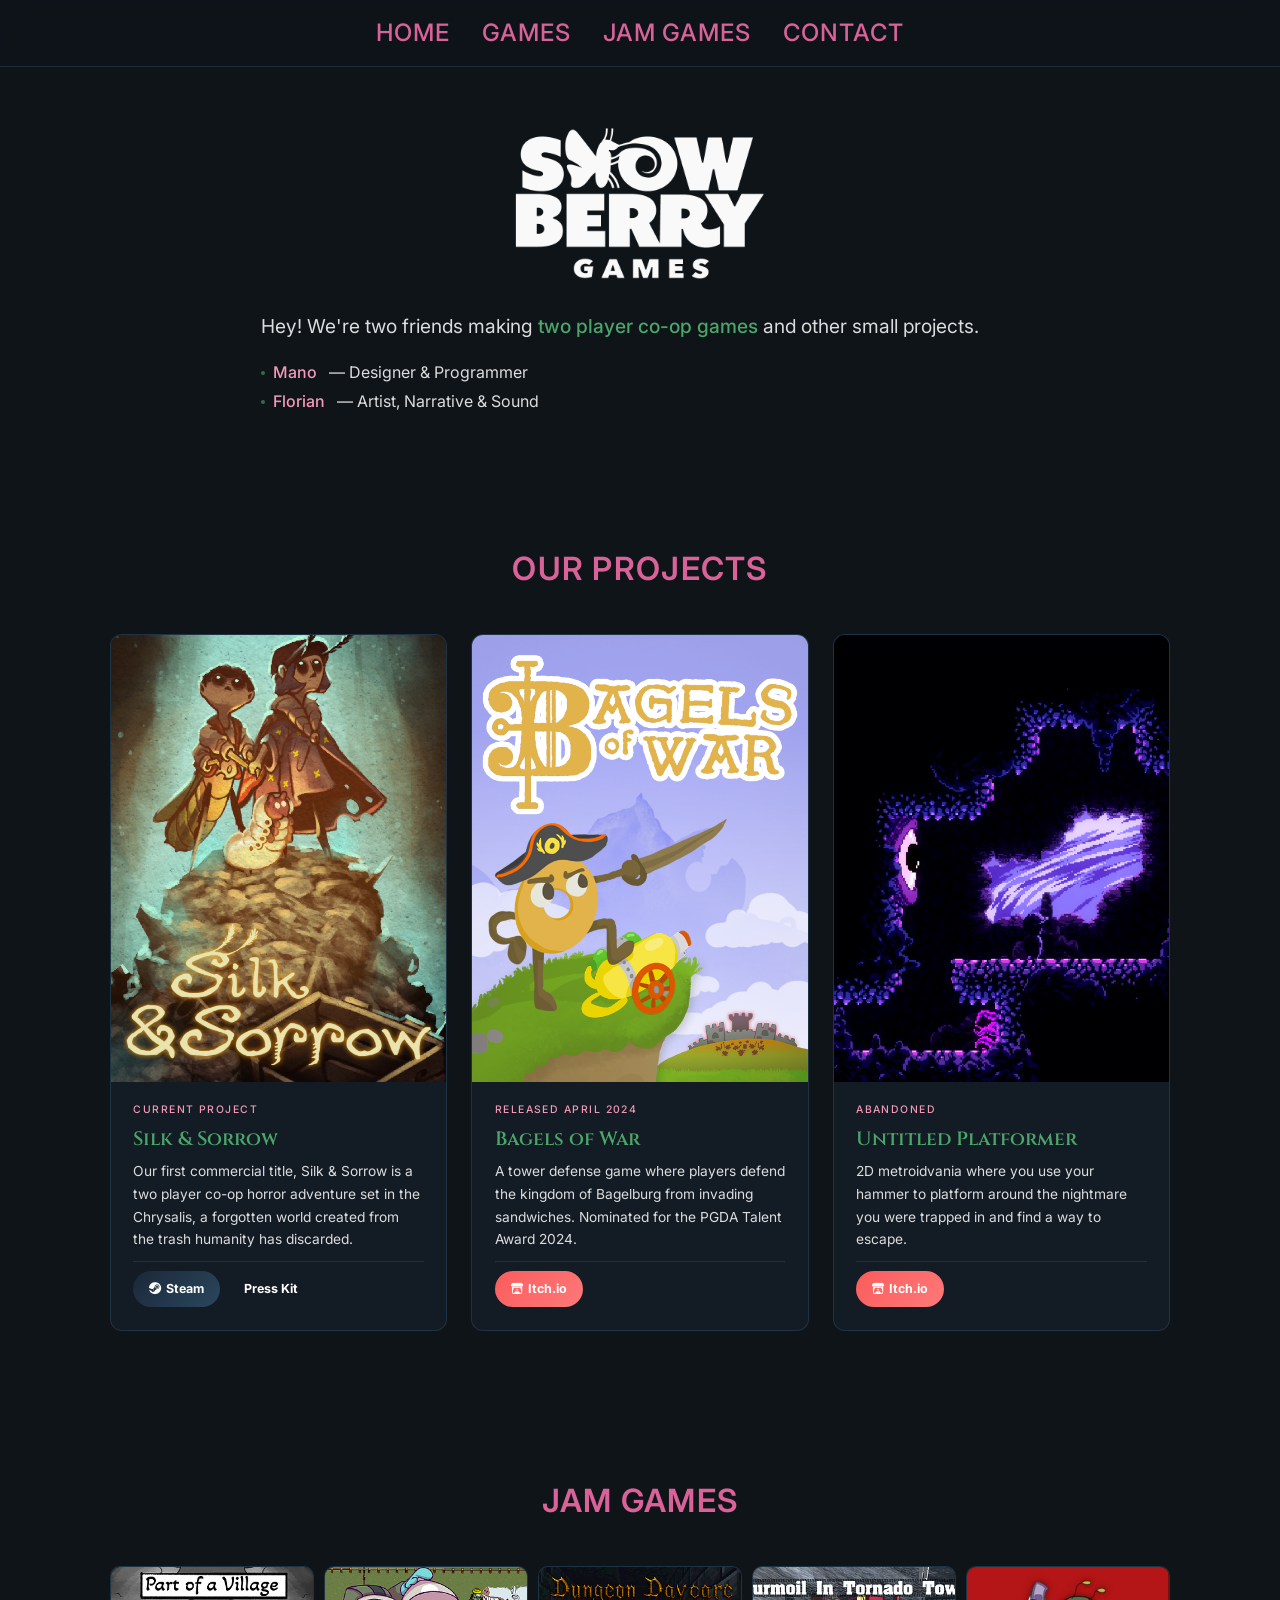
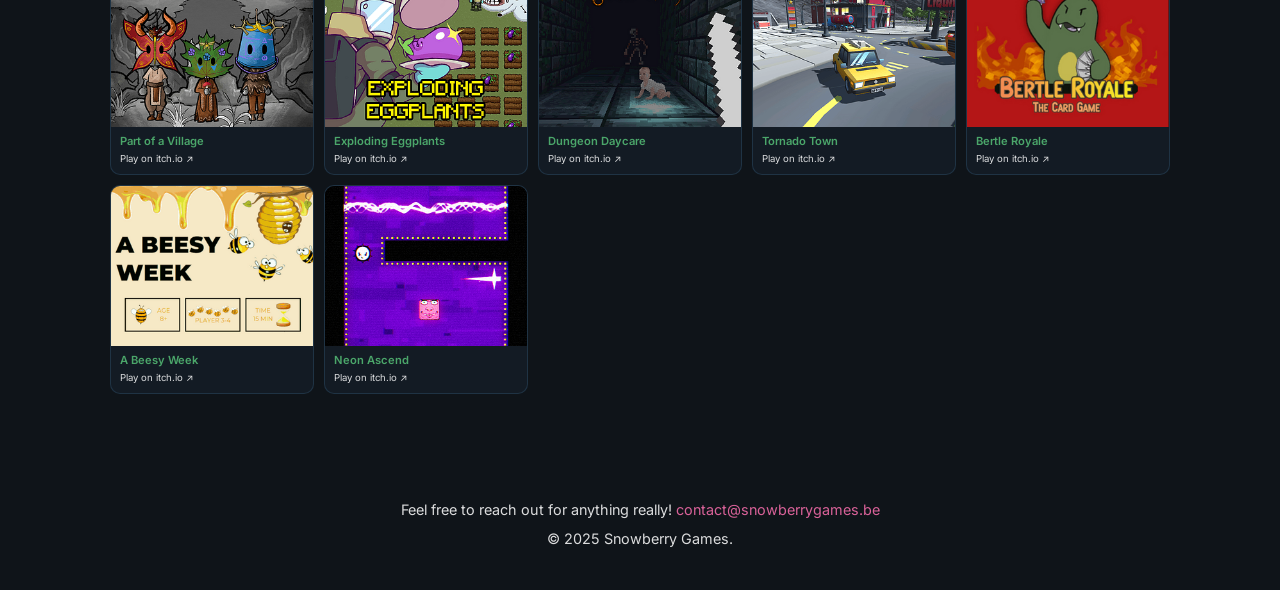
==== index.html @ 15b56f76 "Update index.html" ====
<!DOCTYPE html>
<html lang="en">
<head>
<meta charset="UTF-8">
<meta name="viewport" content="width=device-width, initial-scale=1.0">
<title>Snowberry Games</title>
<link rel="preconnect" href="https://fonts.googleapis.com">
<link href="https://fonts.googleapis.com/css2?family=Cinzel:wght@400;600;700&family=Inter:wght@300;400;500;600&display=swap" rel="stylesheet">
<style>

/* ═══════════════════════════════════════════════════════════
   🎨  THEME — edit everything here, nowhere else
   ═══════════════════════════════════════════════════════════ */
:root {
  --theme-bg-image:     url('assets/studio/background.jpg');
  --theme-bg:           #0f1419;
  --theme-accent:       #4BA66A;
  --theme-accent-light: #D96299;
  --theme-accent-pale:  #F299B9;
  --theme-nav-bg:       rgba(15,20,25,0.92);
  --theme-card-bg:      rgba(100,181,246,0.05);
  --theme-border:       rgba(100,181,246,0.15);
  --theme-border-hover: rgba(100,181,246,0.35);
  --theme-text-main:    rgba(255,255,255,0.85);
  --theme-text-muted:   rgb(255, 255, 255,0.85);
  --theme-text-dim:     rgba(255,255,255,0.30);
  --theme-badge-bg:     rgba(0, 116, 14, 0.15);
  --theme-badge-border: rgba(53, 255, 90, 0.35);
  --theme-badge-text:   #D96299;
  --theme-btn-steam-from: #1b2838;
  --theme-btn-steam-to:   #2a475e;
  --theme-btn-itch-from:  #fa5c5c;
  --theme-btn-itch-to:    #ff7979;
  --theme-btn-hover-glow: rgba(100,181,246,0.30);
}

/* ── RESET & BASE ── */
*, *::before, *::after { margin: 0; padding: 0; box-sizing: border-box; }
html { scroll-behavior: smooth; }

body {
  font-family: 'Inter', sans-serif;
  background: var(--theme-bg) url('assets/background.png') center center / cover no-repeat fixed;
  color: #fff;
  overflow-x: hidden;
  line-height: 1.6;
}

a { color: inherit; text-decoration: none; }

/* ── NAV ── */
nav {
  position: fixed; top: 0; width: 100%; z-index: 1000;
  background: var(--theme-nav-bg);
  backdrop-filter: blur(12px);
  border-bottom: 1px solid var(--theme-border);
  padding: .85rem 2.5rem;
  display: flex; align-items: center; justify-content: center;
}
.nav-links { display: flex; gap: 2rem; list-style: none; }
.nav-links a {
  color: var(--theme-accent-light); font-size: 1.5rem; font-weight: 500;
  letter-spacing: .04em; text-transform: uppercase;
  transition: color .2s; position: relative;
}
.nav-links a::after {
  content: ''; position: absolute; bottom: -3px; left: 0;
  width: 0; height: 1px;
  background: var(--theme-accent);
  transition: width .3s;
}
.nav-links a:hover { color: var(--theme-accent); }
.nav-links a:hover::after { width: 100%; }

/* ── HERO ── */
.hero { padding: 8rem 2.5rem 4rem; }
.hero-inner {
  max-width: 1060px; margin: 0 auto;
  display: flex; flex-direction: column;
  align-items: center;
  gap: 2rem;
}
.hero-logo-wrap { display: flex; justify-content: center; }
.hero-logo { width: 250px; display: block; }

.hero-bottom-row {
  display: flex;
  gap: 2.5rem;
  align-items: center;
  width: 100%;
  justify-content: center;
}

.hero-text { padding-left: 0; }
.hero-studio {
  font-size: 1rem; letter-spacing: .2em; text-transform: uppercase;
  color: var(--theme-accent); margin-bottom: .5rem; opacity: .8;
}
.hero-tagline {
  font-size: 1.2rem; color: var(--theme-text-main);
  line-height: 1.65; margin-bottom: 1.1rem;
}
.hero-tagline em { color: var(--theme-accent); font-style: normal; font-weight: 500; }
.hero-team { display: flex; flex-direction: column; gap: .25rem; }
.team-member {
  font-size: 1rem; color: var(--theme-text-muted);
  display: flex; align-items: center; gap: .5rem;
}
.team-dot {
  width: 4px; height: 4px; border-radius: 50%;
  background: var(--theme-accent); opacity: .6; flex-shrink: 0;
}
.team-member strong { color: var(--theme-accent-pale); font-weight: 500; }

.hero-photo-wrap { display: flex; align-items: center; flex-shrink: 0; }
.hero-photo {
  width: 250px; aspect-ratio: 4/3; object-fit: cover;
  border-radius: 10px;
  border: 1px solid var(--theme-border);
  display: block;
}

/* ── SECTIONS ── */
.section { padding: 4rem 2.5rem; }
.container { max-width: 1060px; margin: 0 auto; }

.project-card-body, .jam-card-body { text-align: left; }
.section-header {
  display: flex; flex-direction: column; align-items: center; gap: .4rem;
  margin-bottom: 2.5rem; text-align: center;
}
.section-title {
  font-size: 2rem; font-weight: 600;
  color: var(--theme-accent-light);
  letter-spacing: .04em;
  text-transform: uppercase;
}
.section-rule { display: none; }
.section-sub { font-size: .78rem; color: var(--theme-text-dim); text-transform: uppercase; letter-spacing: .1em; }

.projects-grid {
  display: flex; flex-wrap: nowrap; overflow-x: auto;
  gap: 1.5rem; padding-bottom: 1rem;
  scrollbar-color: var(--theme-accent) transparent;
  scrollbar-width: thin;
}
.project-card { flex: 0 0 calc(33.333% - 1rem); }

/* ── PROJECT CARDS ── */
.project-card {
  background: var(--theme-card-bg);
  border: 1px solid var(--theme-border);
  border-radius: 12px; overflow: hidden;
  display: flex; flex-direction: column;
  transition: border-color .25s, box-shadow .25s;
}
.project-card:hover {
  border-color: var(--theme-border-hover);
  box-shadow: 0 8px 30px rgba(100,181,246,0.1);
}
.project-card-img {
  aspect-ratio: 3/4;
  background: rgba(100,181,246,0.08);
  overflow: hidden; flex-shrink: 0;
}
.project-card-img img {
  width: 100%; height: 100%; object-fit: cover; display: block;
  transition: transform .4s;
}
.project-card:hover .project-card-img img { transform: scale(1.03); }
.project-card-body {
  padding: 1.2rem 1.4rem 1.4rem;
  display: flex; flex-direction: column; flex: 1; gap: .6rem;
}
.project-card-meta {
  display: flex; align-items: center; justify-content: space-between;
}
.project-card-cat {
  font-size: .65rem; letter-spacing: .14em; text-transform: uppercase;
  color: var(--theme-accent-pale); font-weight: 500;
}
.badge-tba {
  display: inline-block; padding: .25rem .75rem;
  background: var(--theme-badge-bg);
  border: 1px solid var(--theme-badge-border);
  color: var(--theme-badge-text);
  border-radius: 20px;
  font-size: .68rem; font-weight: 600; letter-spacing: .04em;
}
.project-card-title {
  font-family: 'Cinzel', serif;
  font-size: 1.2rem; font-weight: 600;
  color: var(--theme-accent); line-height: 1.2;
}
.project-card-desc {
  font-size: .86rem; color: var(--theme-text-muted);
  line-height: 1.65; flex: 1;
}
.project-highlights {
  list-style: none; display: flex; flex-direction: column; gap: .3rem;
  padding-top: .5rem; border-top: 1px solid var(--theme-border);
}
.project-highlights li {
  font-size: .78rem; color: var(--theme-text-muted);
  padding-left: .9rem; position: relative; line-height: 1.5;
}
.project-highlights li::before {
  content: '–'; position: absolute; left: 0; color: var(--theme-accent); opacity: .6;
}
.link-row {
  display: flex; gap: .5rem; flex-wrap: wrap;
  padding-top: .6rem; border-top: 1px solid var(--theme-border);
}
.plat-btn {
  display: inline-flex; align-items: center; gap: .3rem;
  font-size: .78rem; font-weight: bold; padding: .5rem 1rem;
  border-radius: 20px; transition: all .3s; color: #fff;
}
.plat-btn.steam {
  background: linear-gradient(135deg, var(--theme-btn-steam-from), var(--theme-btn-steam-to));
}
.plat-btn.itch {
  background: linear-gradient(135deg, var(--theme-btn-itch-from), var(--theme-btn-itch-to));
}
.plat-btn:hover {
  transform: translateY(-2px);
  box-shadow: 0 6px 15px var(--theme-btn-hover-glow);
}

/* ── JAM GAMES ── */
.jam-intro { font-size: .85rem; color: var(--theme-text-muted); margin-bottom: 1.8rem; text-align: center; }
.jam-grid {
  display: grid; grid-template-columns: repeat(5, 1fr);
  gap: 10px; justify-content: center;
  justify-items: center;
}
.jam-card {
  display: block;
  background: var(--theme-card-bg);
  border: 1px solid var(--theme-border);
  border-radius: 10px; overflow: hidden;
  transition: transform .2s, border-color .2s, box-shadow .2s;
}
.jam-card:hover {
  transform: translateY(-3px);
  border-color: var(--theme-border-hover);
  box-shadow: 0 6px 18px rgba(100,181,246,0.15);
}
.jam-card-img { aspect-ratio: 63/50; background: rgba(100,181,246,0.08); overflow: hidden; }
.jam-card-img img { width: 100%; height: 100%; object-fit: cover; display: block; }
.jam-placeholder {
  width: 100%; height: 100%;
  display: flex; align-items: center; justify-content: center;
  font-size: 1.5rem;
}
.jam-card-body { padding: .45rem .55rem .5rem; }
.jam-card-title { font-size: .7rem; font-weight: 600; color: var(--theme-accent); line-height: 1.3; }
.jam-card-play  { font-size: .6rem; color:var(--theme-text-main);margin-top: .1rem; }

/* ── CONTACT ── */
.contact { padding: 2.5rem 2.5rem; text-align: center; }
.contact p { font-size: .9rem; color: var(--theme-text-muted); }
.contact a { color: var(--theme-accent-light); }
.contact a:hover { text-decoration: underline; }
.contact-copy { font-size: .75rem; color: var(--theme-text-dim); margin-top: .35rem; }

/* ── RESPONSIVE ── */
@media (max-width: 800px) {
  .hero-bottom-row { flex-direction: column; align-items: center; }
  .hero-photo { width: 100%; max-width: 320px; aspect-ratio: 16/9; }
  .nav-links { display: none; }
  .projects-grid { grid-template-columns: 1fr; }
  .jam-grid { grid-template-columns: repeat(3, 1fr); }
}

</style>
<link rel="stylesheet" href="https://cdnjs.cloudflare.com/ajax/libs/font-awesome/6.5.0/css/all.min.css">
</head>
<body>

<!-- NAV -->
<nav>
  <ul class="nav-links">
    <li><a href="#home">Home</a></li>
    <li><a href="#projects">Games</a></li>
    <li><a href="#jams">Jam Games</a></li>
    <li><a href="#contact">Contact</a></li>
  </ul>
</nav>

<!-- HERO -->
<section class="hero" id="home">
  <div class="hero-inner">
    <div class="hero-logo-wrap">
      <img class="hero-logo" src="assets/studio/logo_transparent.png" alt="Snowberry Games">
    </div>
    <div class="hero-bottom-row">
      <div class="hero-text">
        <p class="hero-tagline">Hey! We're two friends making <em>two player co-op games</em> and other small projects.<br></p>
        <div class="hero-team">
          <div class="team-member">
            <span class="team-dot"></span>
            <strong>Mano</strong>&nbsp;— Designer &amp; Programmer
          </div>
          <div class="team-member">
            <span class="team-dot"></span>
            <strong>Florian</strong>&nbsp;— Artist, Narrative &amp; Sound
          </div>
        </div>
      </div>
      <div class="hero-photo-wrap">
      </div>
    </div>
  </div>
</section>

<!-- PROJECTS -->
<section class="section" id="projects">
  <div class="container">
    <div class="section-header">
      <h2 class="section-title">Our Projects</h2>
      <div class="section-rule"></div>
    </div>
    <div class="projects-grid" id="projects-grid"></div>
  </div>
</section>

<!-- JAM GAMES -->
<section class="section" id="jams">
  <div class="container">
    <div class="section-header">
      <h2 class="section-title">Jam Games</h2>
      <div class="section-rule"></div>
    </div>
    <div class="jam-grid" id="jam-grid"></div>
  </div>
</section>

<!-- CONTACT -->
<section class="contact" id="contact">
  <div class="container">
    <p>Feel free to reach out for anything really! <a href="mailto:contact@snowberrygames.be">contact@snowberrygames.be</a></p>
    <p class="contact-copy">&copy; 2025 Snowberry Games.</p>
  </div>
</section>

<script>
const PROJECTS = [
  {
    id: 'SilkSorrow',
    category: 'Current Project',
    title: 'Silk & Sorrow',
    image: 'assets/firelight/header.png',
    desc: 'Our first commercial title, Silk & Sorrow is a two player co-op horror adventure set in the Chrysalis, a forgotten world created from the trash humanity has discarded.',
    platformLinks: [
          { type: 'steam', label: 'Steam', href: 'https://store.steampowered.com/app/4668880/Silk__Sorrow/' },
          { type: 'site', label: 'Press Kit', href: 'https://impress.games/press-kit/snowberry-games/silk--sorrow' },],
    highlights: [
      'Asymmetric co-op — each player has unique tools and knowledge.',
      'Procedurally flavoured events so no two sessions feel identical.',
      'Original score and sound design by Florian Heynen.',
      'Built in Godot 4.',
    ],
  },
  {
    id: 'bagels-of-war',
    category: 'Released April 2024',
    title: 'Bagels of War',
    image: 'assets/bagels/header.png',
    desc: 'A tower defense game where players defend the kingdom of Bagelburg from invading sandwiches. Nominated for the PGDA Talent Award 2024.',
    platformLinks: [
      { type: 'itch', label: 'Itch.io', href: 'https://shano19.itch.io/bagels-of-war' },
    ],
    highlights: [
      'Nominated — PGDA Talent Award 2024.',
      '8 tower types, 12 enemy variants, 5 maps.',
      'Designed and shipped in Godot / GDScript.',
    ],
  },
  {
    id: 'platformer-of-war',
    category: 'Abandoned',
    title: 'Untitled Platformer',
    image: 'assets/platformer/capsule.png',
    desc: '2D metroidvania where you use your hammer to platform around the nightmare you were trapped in and find a way to escape.',
    platformLinks: [
      { type: 'itch', label: 'Itch.io', href: 'https://slampants-games.itch.io/untitled-game' },
    ],
    highlights: [],
  },
];

const JAM_GAMES = [
  { title: 'Part of a Village',  image: 'assets/jams/village.png',    href: 'https://shano19.itch.io/part-of-a-village' },
  { title: 'Exploding Eggplants',  image: 'assets/jams/eggplants.png',    href: 'https://nairolf.itch.io/exploding-eggplants' },
  { title: 'Dungeon Daycare',    image: 'assets/jams/baby.png',       href: 'https://shano19.itch.io/dungeon-daycare' },
  { title: 'Tornado Town',       image: 'assets/jams/tornado.png',    href: 'https://quintenb.itch.io/turmoil-in-tornado-town' },
  { title: 'Bertle Royale',      image: 'assets/jams/cards.png',      href: 'https://prepe.itch.io/bertle-royale-the-card-game' },
  { title: 'A Beesy Week',       image: 'assets/jams/bees.png',       href: 'https://shano19.itch.io/a-beesy-week' },
  { title: 'Neon Ascend',        image: 'assets/jams/neonascend.png', href: 'https://shano19.itch.io/neon-ascend' },
];

const ICO = {
  steam: `<i class="fa-brands fa-steam"></i>`,
  itch:  `<i class="fa-brands fa-itch-io"></i>`,
};

function renderProjects() {
  document.getElementById('projects-grid').innerHTML = PROJECTS.map(p => {
    const img = p.image ? `<img src="${p.image}" alt="${p.title}">` : '';
    const foot = p.statusBadge
      ? `<span class="badge-tba">${p.statusBadge}</span>`
      : `<div class="link-row">${(p.platformLinks || []).map(l =>
          `<a href="${l.href}" target="_blank" rel="noopener" class="plat-btn ${l.type}">${ICO[l.type] || ''}${l.label}</a>`
        ).join('')}</div>`;
    return `<article class="project-card">
      <div class="project-card-img">${img}</div>
      <div class="project-card-body">
        <div class="project-card-meta">
          <span class="project-card-cat">${p.category}</span>
        </div>
        <h3 class="project-card-title">${p.title}</h3>
        <p class="project-card-desc">${p.desc}</p>
        <div>${foot}</div>
      </div>
    </article>`;
  }).join('');
}

function renderJams() {
  document.getElementById('jam-grid').innerHTML = JAM_GAMES.map(g => {
    const img = g.image
      ? `<img src="${g.image}" alt="${g.title}">`
      : `<div class="jam-placeholder">🎮</div>`;
    return `<a class="jam-card" href="${g.href}" target="_blank" rel="noopener">
      <div class="jam-card-img">${img}</div>
      <div class="jam-card-body">
        <div class="jam-card-title">${g.title}</div>
        <div class="jam-card-play">Play on itch.io ↗</div>
      </div>
    </a>`;
  }).join('');
}

renderProjects();
renderJams();
</script>
</body>
</html>
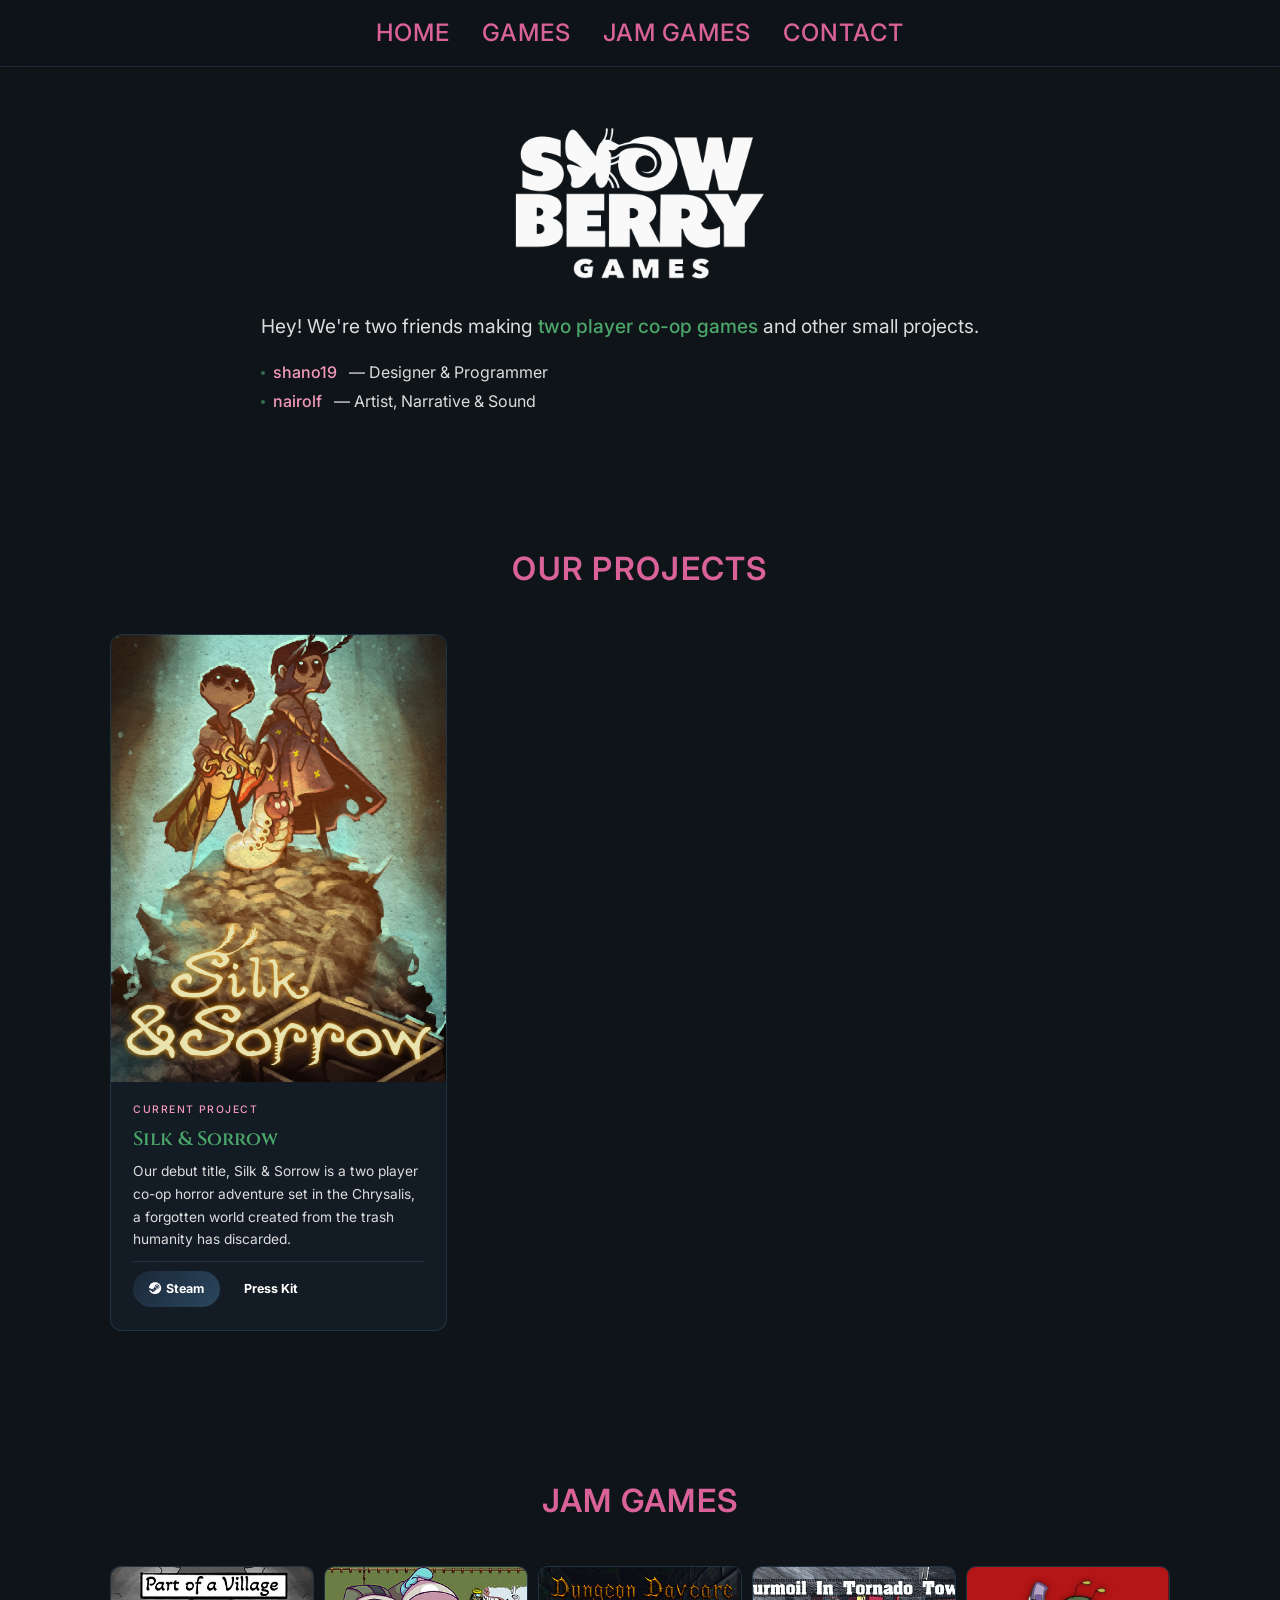
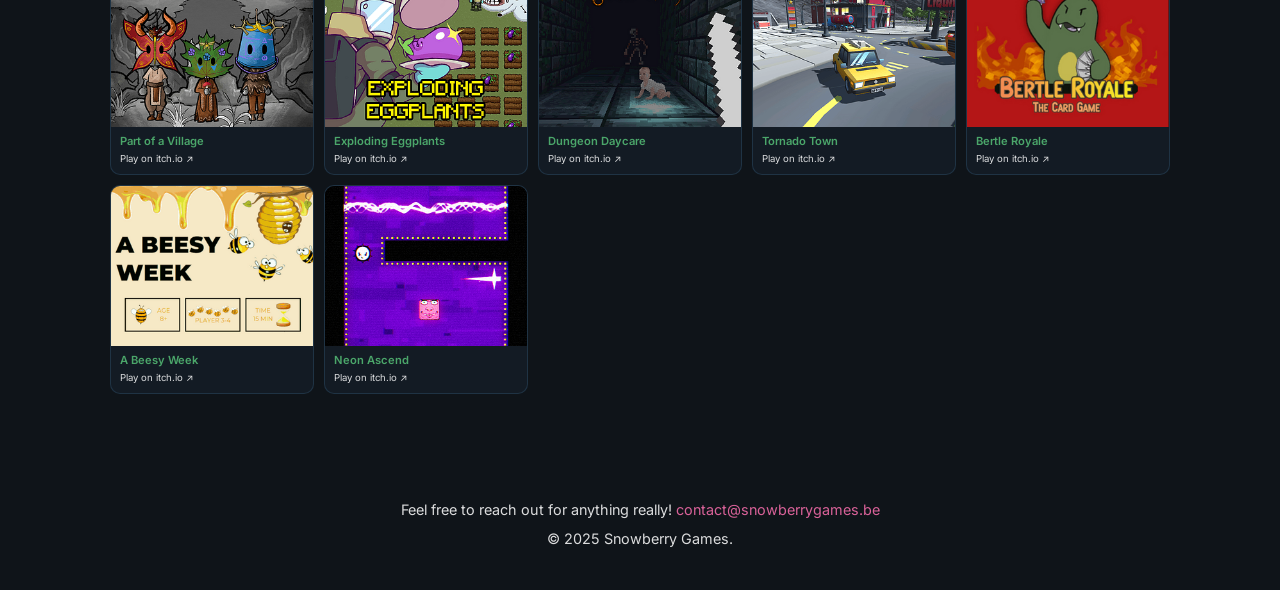
==== commit 4beabb84: "Update index.html" ====
--- a/index.html
+++ b/index.html
@@ -300,11 +300,11 @@
         <div class="hero-team">
           <div class="team-member">
             <span class="team-dot"></span>
-            <strong>Mano</strong>&nbsp;— Designer &amp; Programmer
+            <strong>shano19</strong>&nbsp;— Designer &amp; Programmer
           </div>
           <div class="team-member">
             <span class="team-dot"></span>
-            <strong>Florian</strong>&nbsp;— Artist, Narrative &amp; Sound
+            <strong>nairolf</strong>&nbsp;— Artist, Narrative &amp; Sound
           </div>
         </div>
       </div>
@@ -351,7 +351,7 @@
     category: 'Current Project',
     title: 'Silk & Sorrow',
     image: 'assets/firelight/header.png',
-    desc: 'Our first commercial title, Silk & Sorrow is a two player co-op horror adventure set in the Chrysalis, a forgotten world created from the trash humanity has discarded.',
+    desc: 'Our debut title, Silk & Sorrow is a two player co-op horror adventure set in the Chrysalis, a forgotten world created from the trash humanity has discarded.',
     platformLinks: [
           { type: 'steam', label: 'Steam', href: 'https://store.steampowered.com/app/4668880/Silk__Sorrow/' },
           { type: 'site', label: 'Press Kit', href: 'https://impress.games/press-kit/snowberry-games/silk--sorrow' },],
@@ -361,32 +361,6 @@
       'Original score and sound design by Florian Heynen.',
       'Built in Godot 4.',
     ],
-  },
-  {
-    id: 'bagels-of-war',
-    category: 'Released April 2024',
-    title: 'Bagels of War',
-    image: 'assets/bagels/header.png',
-    desc: 'A tower defense game where players defend the kingdom of Bagelburg from invading sandwiches. Nominated for the PGDA Talent Award 2024.',
-    platformLinks: [
-      { type: 'itch', label: 'Itch.io', href: 'https://shano19.itch.io/bagels-of-war' },
-    ],
-    highlights: [
-      'Nominated — PGDA Talent Award 2024.',
-      '8 tower types, 12 enemy variants, 5 maps.',
-      'Designed and shipped in Godot / GDScript.',
-    ],
-  },
-  {
-    id: 'platformer-of-war',
-    category: 'Abandoned',
-    title: 'Untitled Platformer',
-    image: 'assets/platformer/capsule.png',
-    desc: '2D metroidvania where you use your hammer to platform around the nightmare you were trapped in and find a way to escape.',
-    platformLinks: [
-      { type: 'itch', label: 'Itch.io', href: 'https://slampants-games.itch.io/untitled-game' },
-    ],
-    highlights: [],
   },
 ];
 
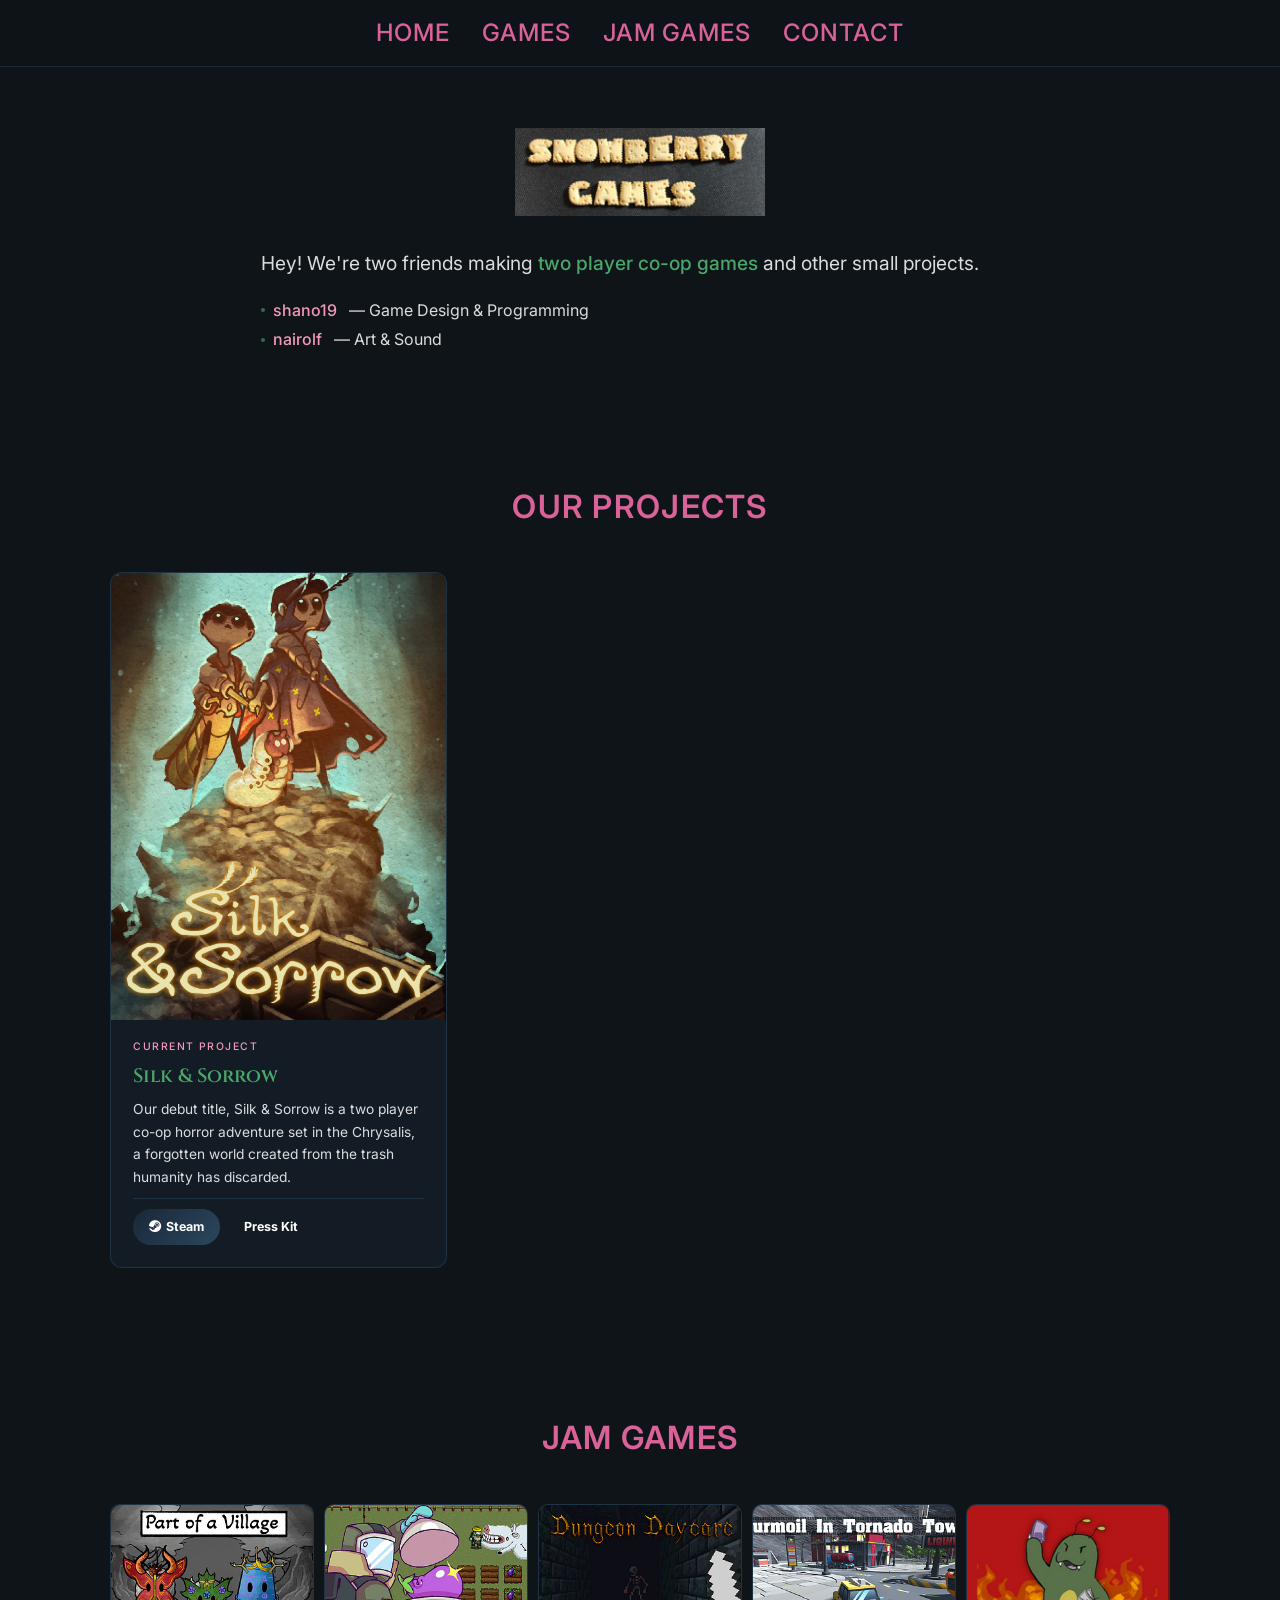
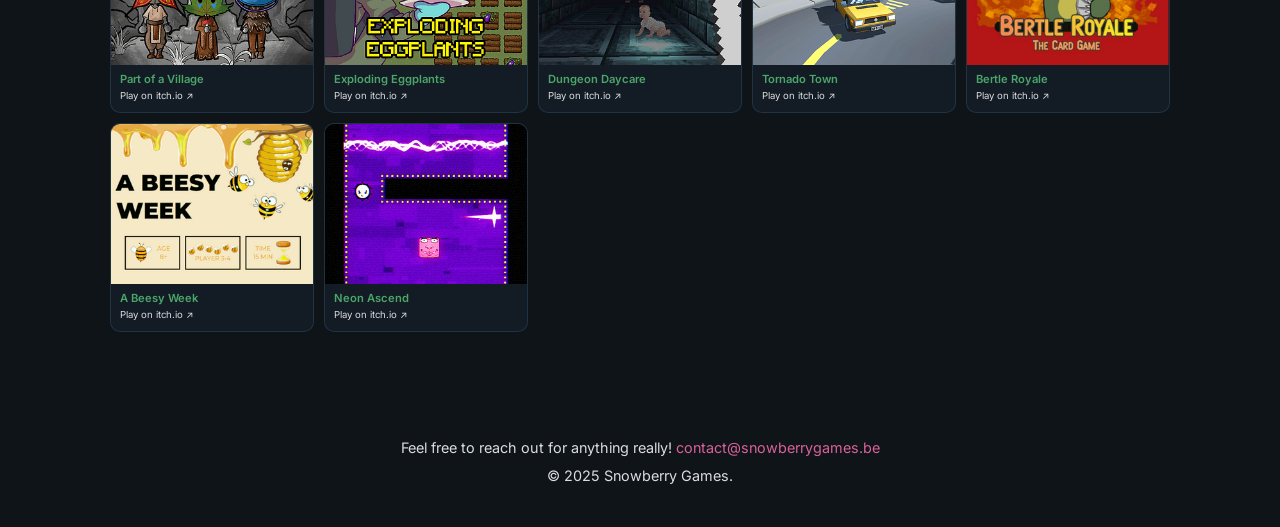
==== commit 6e30fde8: "silkandsorrowpresskit" ====
--- a/index.html
+++ b/index.html
@@ -292,19 +292,19 @@
 <section class="hero" id="home">
   <div class="hero-inner">
     <div class="hero-logo-wrap">
-      <img class="hero-logo" src="assets/studio/logo_transparent.png" alt="Snowberry Games">
+      <img class="hero-logo" src="assets/studio/banner.jpg" alt="Snowberry Games">
     </div>
     <div class="hero-bottom-row">
       <div class="hero-text">
-        <p class="hero-tagline">Hey! We're two friends making <em>two player co-op games</em> and other small projects.<br></p>
+        <p class="hero-tagline">Hey! We're two friends  making <em>two player co-op games</em> and other small projects.<br></p>
         <div class="hero-team">
           <div class="team-member">
             <span class="team-dot"></span>
-            <strong>shano19</strong>&nbsp;— Designer &amp; Programmer
+            <strong>shano19</strong>&nbsp;— Game Design &amp; Programming
           </div>
           <div class="team-member">
             <span class="team-dot"></span>
-            <strong>nairolf</strong>&nbsp;— Artist, Narrative &amp; Sound
+            <strong>nairolf</strong>&nbsp;— Art &amp; Sound
           </div>
         </div>
       </div>
@@ -354,7 +354,7 @@
     desc: 'Our debut title, Silk & Sorrow is a two player co-op horror adventure set in the Chrysalis, a forgotten world created from the trash humanity has discarded.',
     platformLinks: [
           { type: 'steam', label: 'Steam', href: 'https://store.steampowered.com/app/4668880/Silk__Sorrow/' },
-          { type: 'site', label: 'Press Kit', href: 'https://impress.games/press-kit/snowberry-games/silk--sorrow' },],
+          { type: 'site', label: 'Press Kit', href: 'silkandsorrow.html' },],
     highlights: [
       'Asymmetric co-op — each player has unique tools and knowledge.',
       'Procedurally flavoured events so no two sessions feel identical.',
@@ -384,9 +384,11 @@
     const img = p.image ? `<img src="${p.image}" alt="${p.title}">` : '';
     const foot = p.statusBadge
       ? `<span class="badge-tba">${p.statusBadge}</span>`
-      : `<div class="link-row">${(p.platformLinks || []).map(l =>
-          `<a href="${l.href}" target="_blank" rel="noopener" class="plat-btn ${l.type}">${ICO[l.type] || ''}${l.label}</a>`
-        ).join('')}</div>`;
+      : `<div class="link-row">${(p.platformLinks || []).map(l => {
+          // External links open in a new tab; pages on our own site open in the same tab
+          const ext = /^https?:\/\//.test(l.href) ? ' target="_blank" rel="noopener"' : '';
+          return `<a href="${l.href}"${ext} class="plat-btn ${l.type}">${ICO[l.type] || ''}${l.label}</a>`;
+        }).join('')}</div>`;
     return `<article class="project-card">
       <div class="project-card-img">${img}</div>
       <div class="project-card-body">
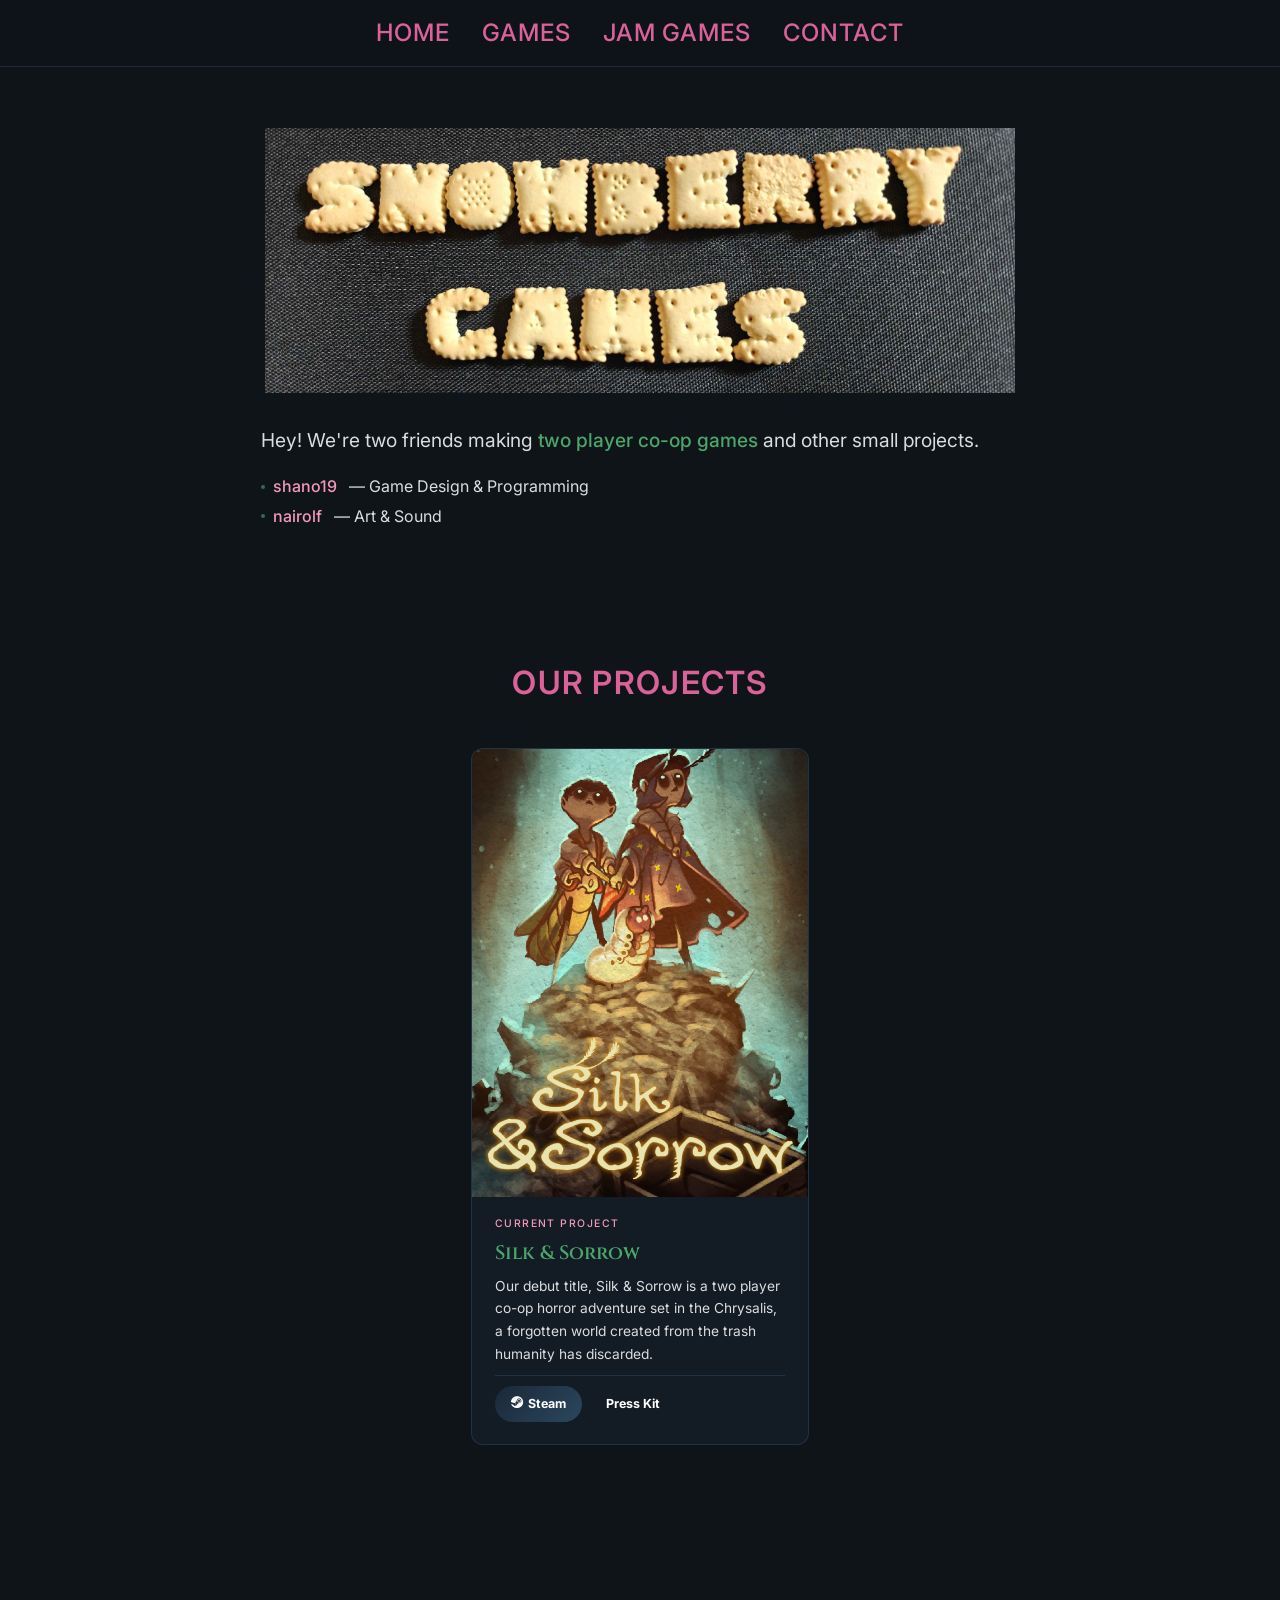
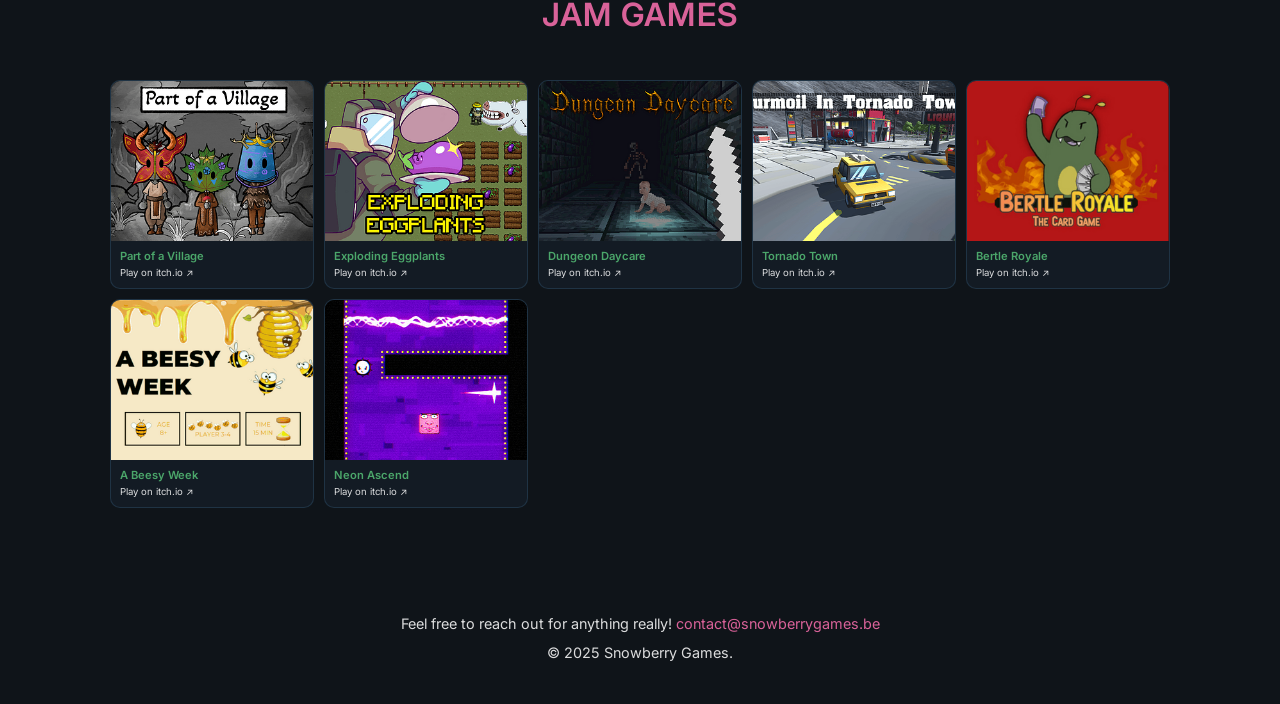
==== commit 00781076: "udpate press kit" ====
--- a/index.html
+++ b/index.html
@@ -81,7 +81,7 @@
   gap: 2rem;
 }
 .hero-logo-wrap { display: flex; justify-content: center; }
-.hero-logo { width: 250px; display: block; }
+.hero-logo { width: 750px; display: block; }
 
 .hero-bottom-row {
   display: flex;
@@ -145,6 +145,8 @@
   scrollbar-width: thin;
 }
 .project-card { flex: 0 0 calc(33.333% - 1rem); }
+.project-card:first-child { margin-left: auto; }
+.project-card:last-child  { margin-right: auto; }
 
 /* ── PROJECT CARDS ── */
 .project-card {
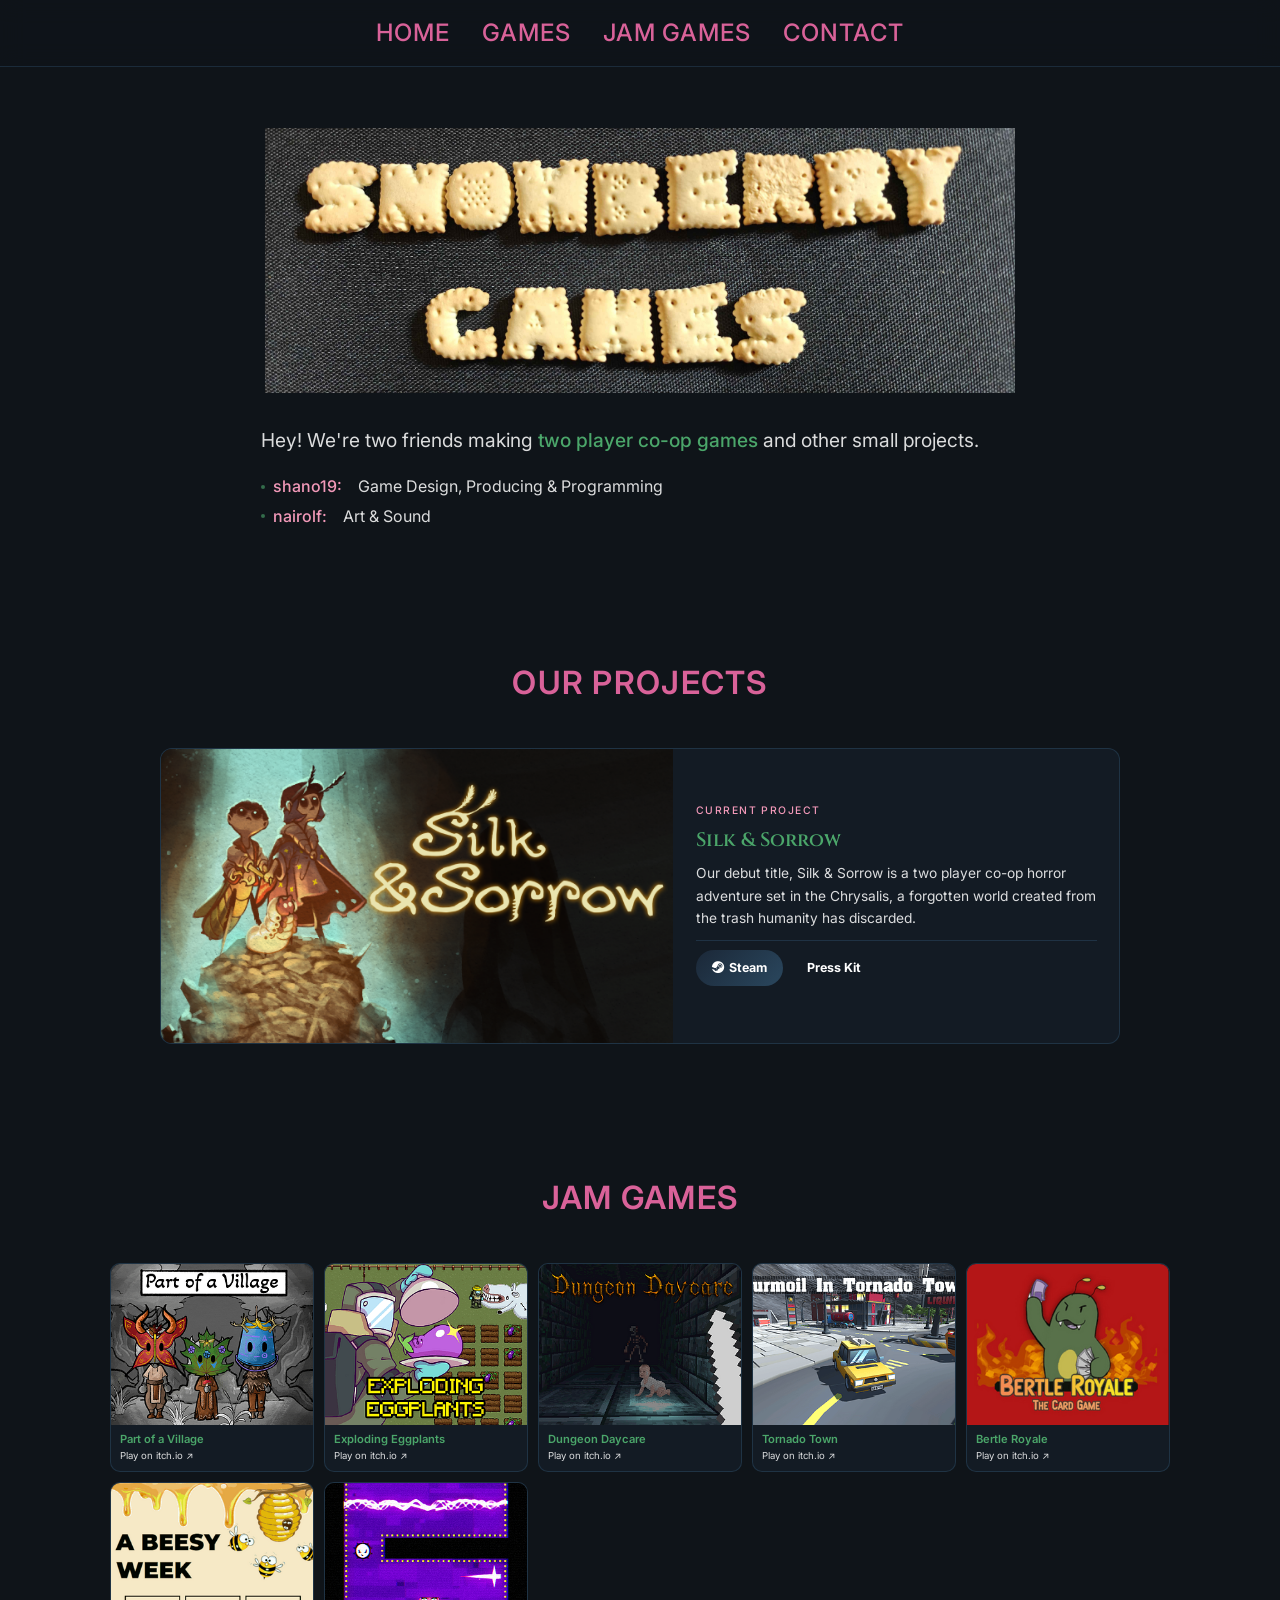
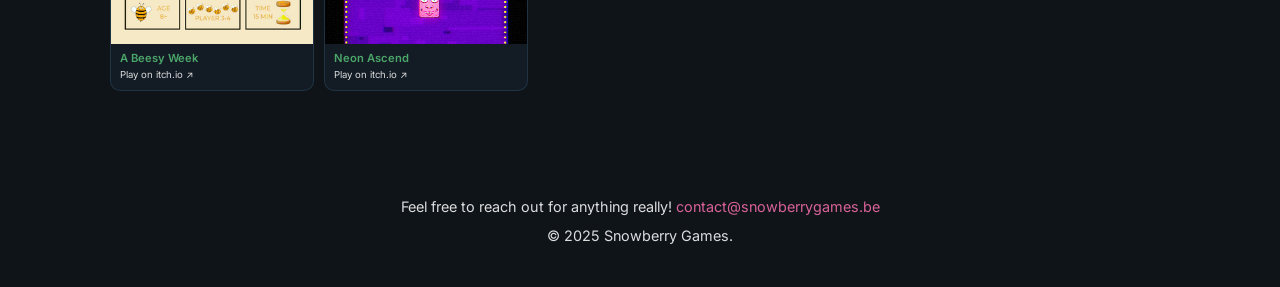
==== commit dacd4d78: "f" ====
--- a/index.html
+++ b/index.html
@@ -81,7 +81,7 @@
   gap: 2rem;
 }
 .hero-logo-wrap { display: flex; justify-content: center; }
-.hero-logo { width: 750px; display: block; }
+.hero-logo { width: 750px; max-width: 100%; display: block; }
 
 .hero-bottom-row {
   display: flex;
@@ -139,21 +139,19 @@
 .section-sub { font-size: .78rem; color: var(--theme-text-dim); text-transform: uppercase; letter-spacing: .1em; }
 
 .projects-grid {
-  display: flex; flex-wrap: nowrap; overflow-x: auto;
-  gap: 1.5rem; padding-bottom: 1rem;
-  scrollbar-color: var(--theme-accent) transparent;
-  scrollbar-width: thin;
-}
-.project-card { flex: 0 0 calc(33.333% - 1rem); }
-.project-card:first-child { margin-left: auto; }
-.project-card:last-child  { margin-right: auto; }
+  display: flex; flex-direction: column; align-items: center;
+  gap: 1.5rem;
+}
 
 /* ── PROJECT CARDS ── */
 .project-card {
+  position: relative;
+  width: 100%; max-width: 960px;
   background: var(--theme-card-bg);
   border: 1px solid var(--theme-border);
   border-radius: 12px; overflow: hidden;
-  display: flex; flex-direction: column;
+  display: grid; grid-template-columns: minmax(0, 1.15fr) minmax(0, 1fr);
+  align-items: center;
   transition: border-color .25s, box-shadow .25s;
 }
 .project-card:hover {
@@ -161,10 +159,13 @@
   box-shadow: 0 8px 30px rgba(100,181,246,0.1);
 }
 .project-card-img {
-  aspect-ratio: 3/4;
+  aspect-ratio: 1232 / 706;
   background: rgba(100,181,246,0.08);
-  overflow: hidden; flex-shrink: 0;
-}
+  overflow: hidden;
+}
+/* Whole card links to the game's page; buttons stay clickable on top */
+.project-card-link::after { content: ''; position: absolute; inset: 0; z-index: 1; }
+.project-card .link-row { position: relative; z-index: 2; }
 .project-card-img img {
   width: 100%; height: 100%; object-fit: cover; display: block;
   transition: transform .4s;
@@ -271,7 +272,7 @@
   .hero-bottom-row { flex-direction: column; align-items: center; }
   .hero-photo { width: 100%; max-width: 320px; aspect-ratio: 16/9; }
   .nav-links { display: none; }
-  .projects-grid { grid-template-columns: 1fr; }
+  .project-card { grid-template-columns: 1fr; }
   .jam-grid { grid-template-columns: repeat(3, 1fr); }
 }
 
@@ -302,11 +303,11 @@
         <div class="hero-team">
           <div class="team-member">
             <span class="team-dot"></span>
-            <strong>shano19</strong>&nbsp;— Game Design &amp; Programming
+            <strong>shano19:</strong>&nbsp; Game Design, Producing &amp; Programming
           </div>
           <div class="team-member">
             <span class="team-dot"></span>
-            <strong>nairolf</strong>&nbsp;— Art &amp; Sound
+            <strong>nairolf:</strong>&nbsp; Art &amp; Sound
           </div>
         </div>
       </div>
@@ -352,7 +353,8 @@
     id: 'SilkSorrow',
     category: 'Current Project',
     title: 'Silk & Sorrow',
-    image: 'assets/firelight/header.png',
+    image: 'assets/silkandsorrow/silk&sorrow_capsule.png',
+    page: 'silkandsorrow.html',
     desc: 'Our debut title, Silk & Sorrow is a two player co-op horror adventure set in the Chrysalis, a forgotten world created from the trash humanity has discarded.',
     platformLinks: [
           { type: 'steam', label: 'Steam', href: 'https://store.steampowered.com/app/4668880/Silk__Sorrow/' },
@@ -383,7 +385,9 @@
 
 function renderProjects() {
   document.getElementById('projects-grid').innerHTML = PROJECTS.map(p => {
-    const img = p.image ? `<img src="${p.image}" alt="${p.title}">` : '';
+    const img = p.image ? `<img src="${p.image.replace(/&/g, '&amp;')}" alt="${p.title}">` : '';
+    // With a page set, clicking anywhere on the card opens it
+    const title = p.page ? `<a class="project-card-link" href="${p.page}">${p.title}</a>` : p.title;
     const foot = p.statusBadge
       ? `<span class="badge-tba">${p.statusBadge}</span>`
       : `<div class="link-row">${(p.platformLinks || []).map(l => {
@@ -397,7 +401,7 @@
         <div class="project-card-meta">
           <span class="project-card-cat">${p.category}</span>
         </div>
-        <h3 class="project-card-title">${p.title}</h3>
+        <h3 class="project-card-title">${title}</h3>
         <p class="project-card-desc">${p.desc}</p>
         <div>${foot}</div>
       </div>
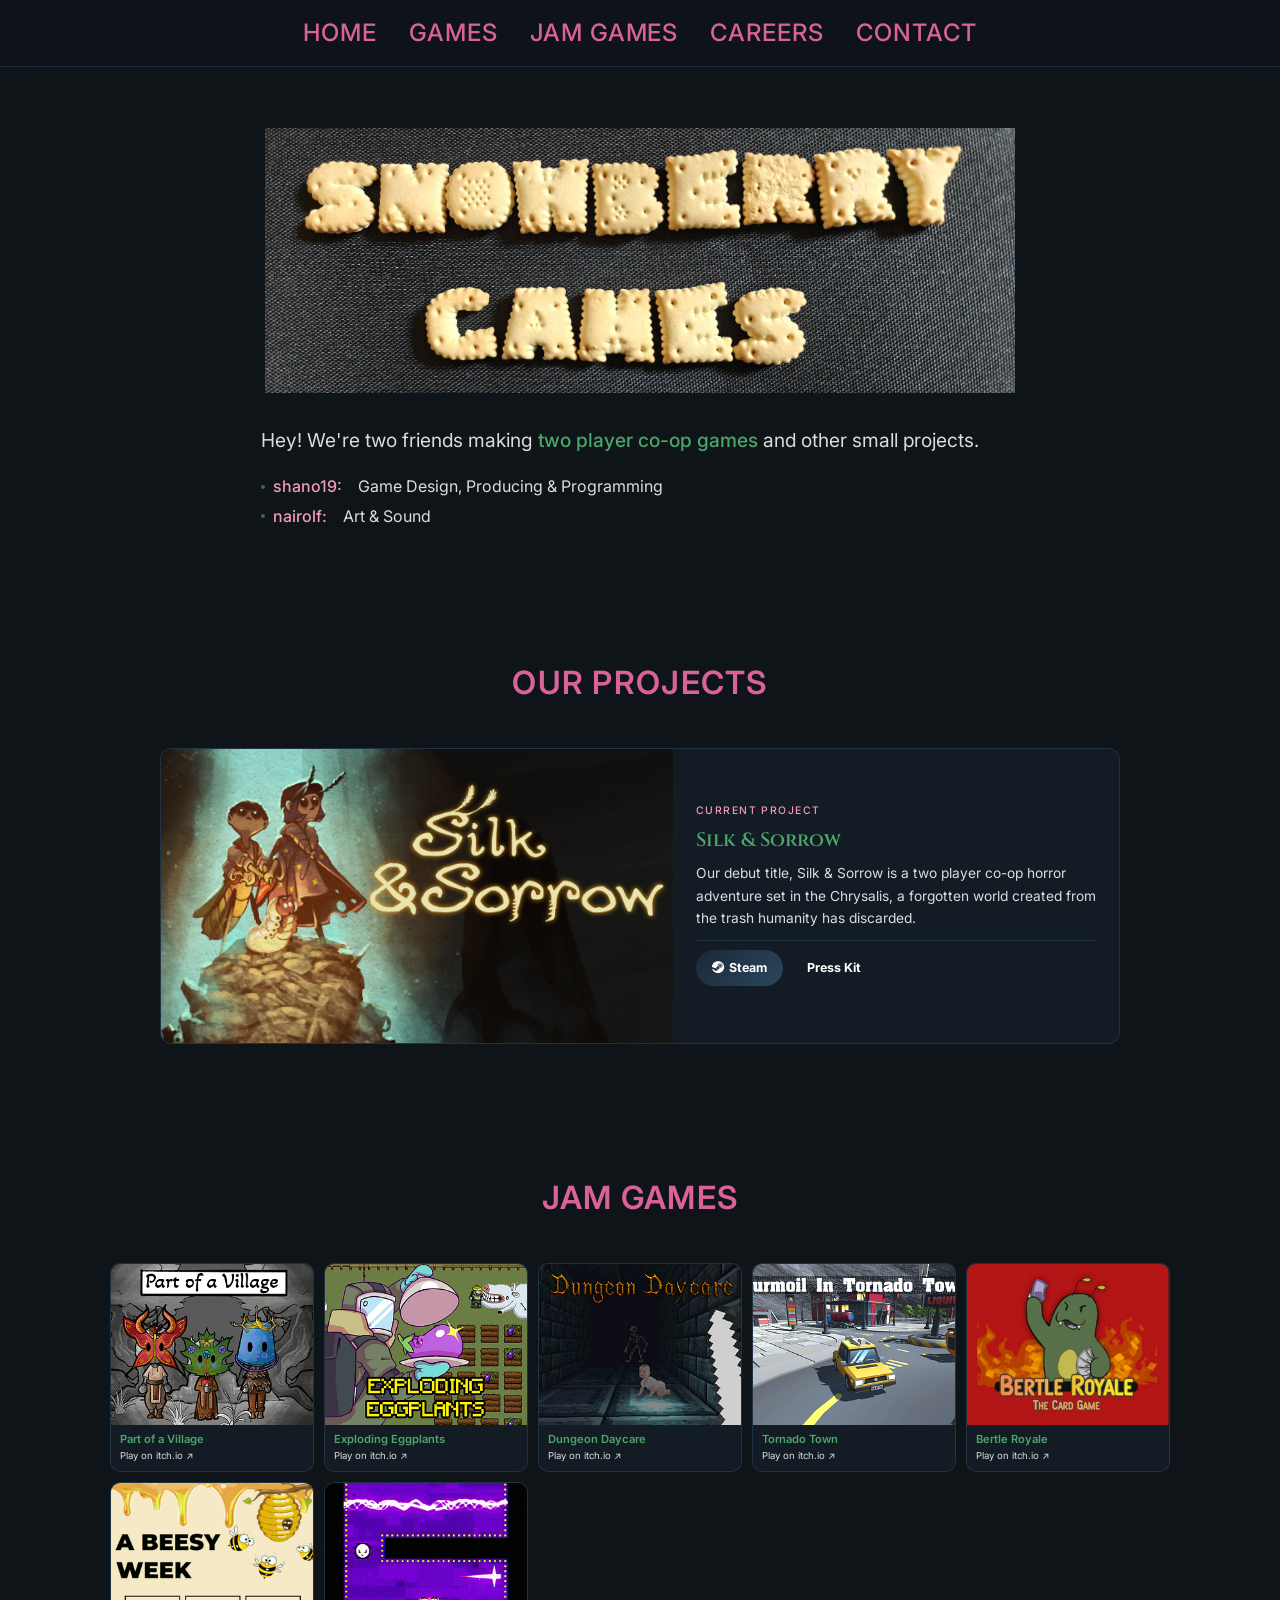
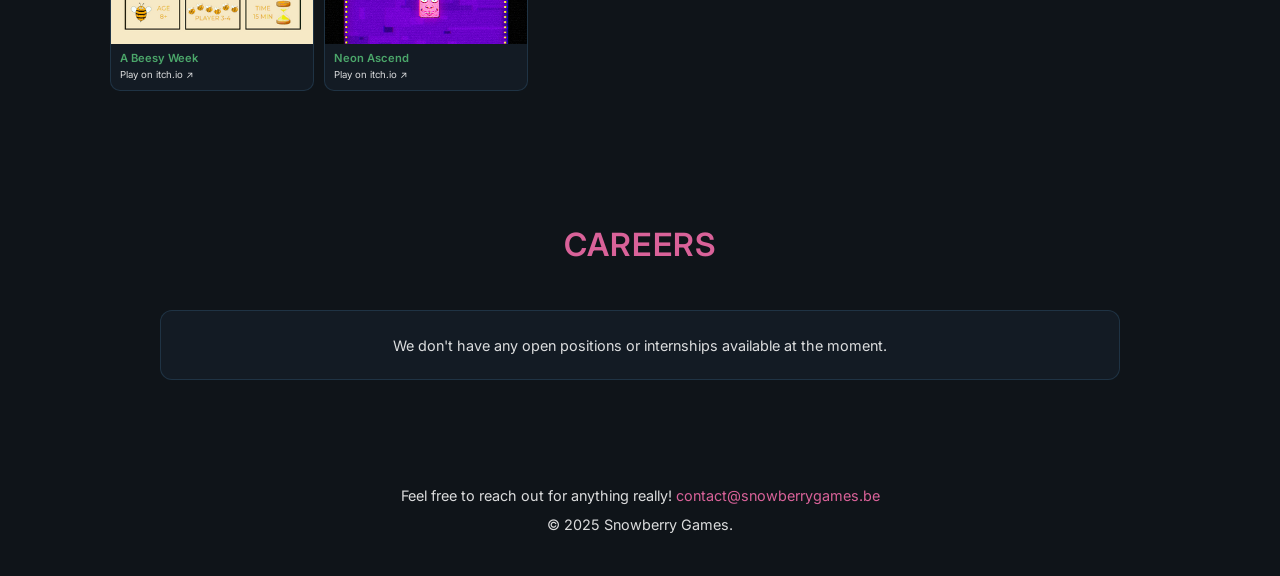
==== commit be914b41: "d" ====
--- a/index.html
+++ b/index.html
@@ -31,6 +31,8 @@
   --theme-btn-steam-to:   #2a475e;
   --theme-btn-itch-from:  #fa5c5c;
   --theme-btn-itch-to:    #ff7979;
+  --theme-btn-apply-from: #2f7a4a;
+  --theme-btn-apply-to:   #4BA66A;
   --theme-btn-hover-glow: rgba(100,181,246,0.30);
 }
 
@@ -225,6 +227,9 @@
 .plat-btn.itch {
   background: linear-gradient(135deg, var(--theme-btn-itch-from), var(--theme-btn-itch-to));
 }
+.plat-btn.apply {
+  background: linear-gradient(135deg, var(--theme-btn-apply-from), var(--theme-btn-apply-to));
+}
 .plat-btn:hover {
   transform: translateY(-2px);
   box-shadow: 0 6px 15px var(--theme-btn-hover-glow);
@@ -259,6 +264,31 @@
 .jam-card-body { padding: .45rem .55rem .5rem; }
 .jam-card-title { font-size: .7rem; font-weight: 600; color: var(--theme-accent); line-height: 1.3; }
 .jam-card-play  { font-size: .6rem; color:var(--theme-text-main);margin-top: .1rem; }
+
+/* ── CAREERS ── */
+.careers-card {
+  max-width: 960px; margin: 0 auto;
+  background: var(--theme-card-bg);
+  border: 1px solid var(--theme-border);
+  border-radius: 12px;
+  padding: 1.4rem;
+}
+.job-list { list-style: none; display: flex; flex-direction: column; gap: 1rem; }
+.job {
+  display: flex; justify-content: space-between; align-items: center;
+  gap: 1rem; flex-wrap: wrap;
+  padding-bottom: 1rem; border-bottom: 1px solid var(--theme-border);
+}
+.job:last-child { padding-bottom: 0; border-bottom: 0; }
+.job-info { flex: 1; min-width: 220px; }
+.job-title {
+  font-family: 'Cinzel', serif;
+  font-size: 1.1rem; font-weight: 600;
+  color: var(--theme-accent); line-height: 1.2;
+}
+.job-meta { display: flex; gap: .4rem; flex-wrap: wrap; margin-top: .45rem; }
+.job-desc { font-size: .86rem; color: var(--theme-text-muted); line-height: 1.6; margin-top: .45rem; }
+.job-empty { text-align: center; font-size: .9rem; color: var(--theme-text-muted); }
 
 /* ── CONTACT ── */
 .contact { padding: 2.5rem 2.5rem; text-align: center; }
@@ -274,6 +304,8 @@
   .nav-links { display: none; }
   .project-card { grid-template-columns: 1fr; }
   .jam-grid { grid-template-columns: repeat(3, 1fr); }
+  .section { padding: 3rem 1rem; }
+  .careers-card { padding: 1.1rem; }
 }
 
 </style>
@@ -287,6 +319,7 @@
     <li><a href="#home">Home</a></li>
     <li><a href="#projects">Games</a></li>
     <li><a href="#jams">Jam Games</a></li>
+    <li><a href="#careers">Careers</a></li>
     <li><a href="#contact">Contact</a></li>
   </ul>
 </nav>
@@ -339,6 +372,19 @@
   </div>
 </section>
 
+<!-- CAREERS -->
+<section class="section" id="careers">
+  <div class="container">
+    <div class="section-header">
+      <h2 class="section-title">Careers</h2>
+      <div class="section-rule"></div>
+    </div>
+    <div class="careers-card">
+      <ul class="job-list" id="job-list"></ul>
+    </div>
+  </div>
+</section>
+
 <!-- CONTACT -->
 <section class="contact" id="contact">
   <div class="container">
@@ -378,9 +424,25 @@
   { title: 'Neon Ascend',        image: 'assets/jams/neonascend.png', href: 'https://shano19.itch.io/neon-ascend' },
 ];
 
+// Job listings. Add an object here and it appears in the Careers section.
+// Leave the list empty to show the "no open positions" message.
+const JOBS = [
+  // {
+  //   title: 'Gameplay Programmer',
+  //   type: 'Internship',              // e.g. Full-time, Part-time, Internship, Freelance
+  //   location: 'Remote / Belgium',
+  //   desc: 'Short description of the role and what you are looking for.',
+  //   href: '',                        // optional link to a full listing; empty = apply by email
+  // },
+];
+
+const CAREERS_EMAIL = 'contact@snowberrygames.be';
+const CAREERS_EMPTY = "We don't have any open positions or internships available at the moment.";
+
 const ICO = {
   steam: `<i class="fa-brands fa-steam"></i>`,
   itch:  `<i class="fa-brands fa-itch-io"></i>`,
+  apply: `<i class="fa-solid fa-paper-plane"></i>`,
 };
 
 function renderProjects() {
@@ -424,8 +486,32 @@
   }).join('');
 }
 
+function renderCareers() {
+  const list = document.getElementById('job-list');
+  if (!JOBS.length) {
+    list.innerHTML = `<li class="job-empty">${CAREERS_EMPTY}</li>`;
+    return;
+  }
+  list.innerHTML = JOBS.map(j => {
+    const meta = [j.type, j.location].filter(Boolean)
+      .map(t => `<span class="badge-tba">${t}</span>`).join('');
+    // Without a listing link, "Apply" opens an email with the job title as subject
+    const href = j.href || `mailto:${CAREERS_EMAIL}?subject=${encodeURIComponent('Application: ' + j.title)}`;
+    const ext = /^https?:\/\//.test(href) ? ' target="_blank" rel="noopener"' : '';
+    return `<li class="job">
+      <div class="job-info">
+        <h3 class="job-title">${j.title}</h3>
+        ${meta ? `<div class="job-meta">${meta}</div>` : ''}
+        ${j.desc ? `<p class="job-desc">${j.desc}</p>` : ''}
+      </div>
+      <a href="${href}"${ext} class="plat-btn apply">${ICO.apply}Apply</a>
+    </li>`;
+  }).join('');
+}
+
 renderProjects();
 renderJams();
+renderCareers();
 </script>
 </body>
 </html>
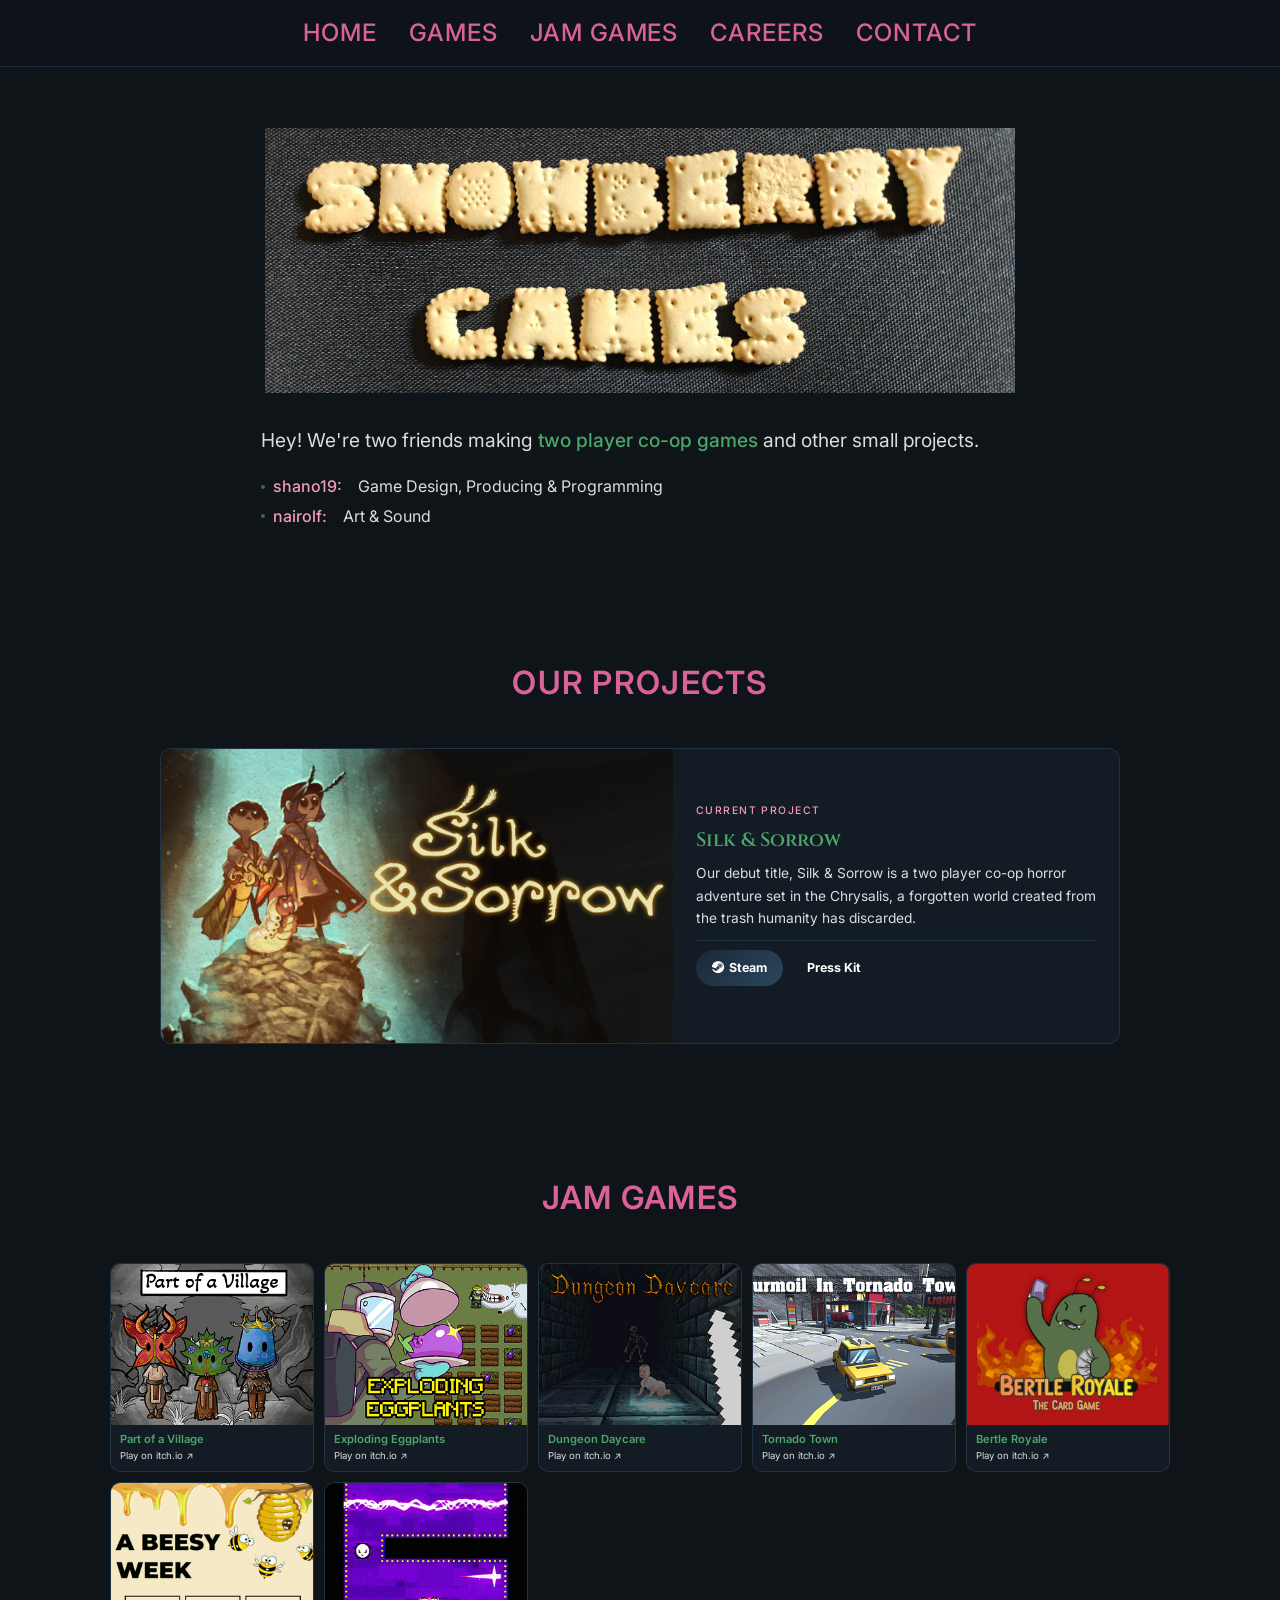
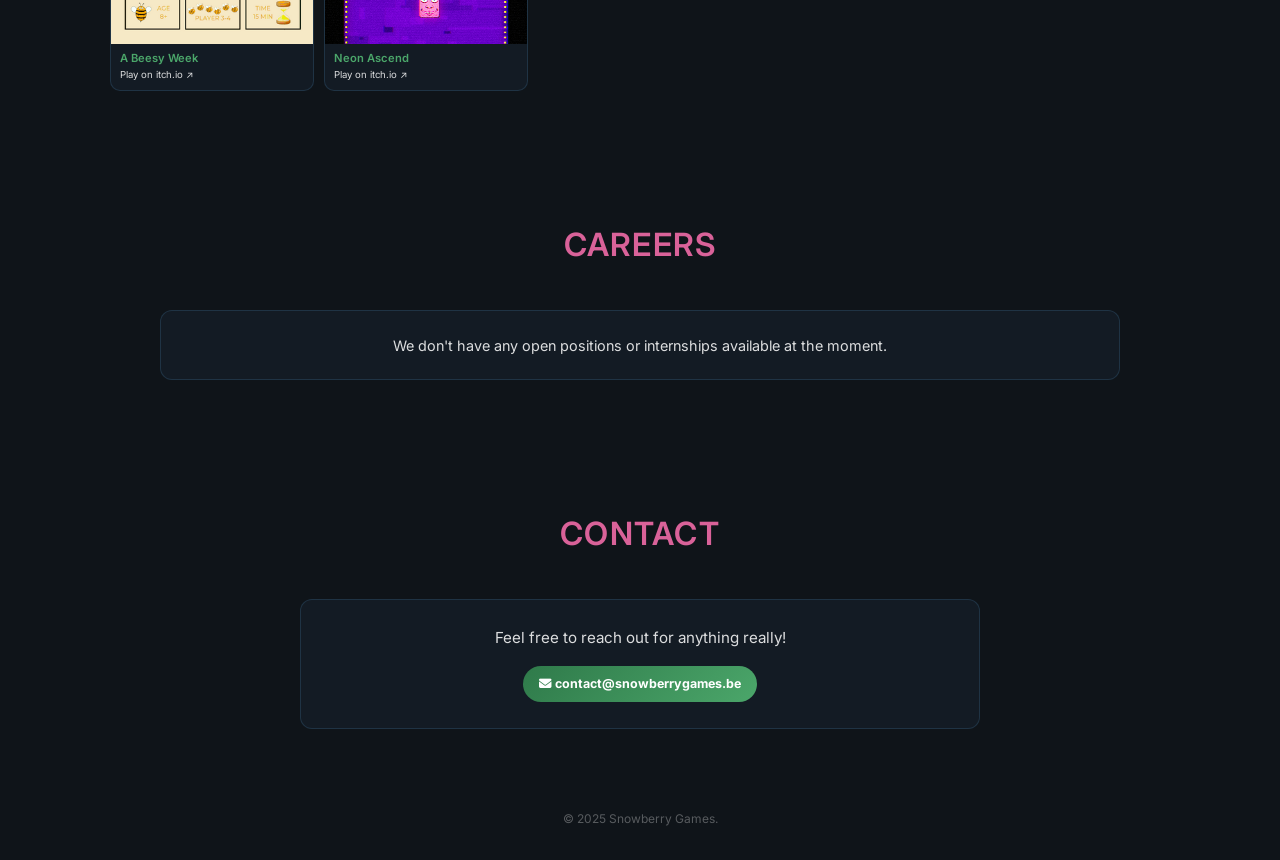
==== commit d5ab31ac: "Update index.html" ====
--- a/index.html
+++ b/index.html
@@ -50,6 +50,9 @@
 
 a { color: inherit; text-decoration: none; }
 
+/* Keep section titles clear of the fixed nav when jumping to them */
+section[id] { scroll-margin-top: 80px; }
+
 /* ── NAV ── */
 nav {
   position: fixed; top: 0; width: 100%; z-index: 1000;
@@ -227,7 +230,7 @@
 .plat-btn.itch {
   background: linear-gradient(135deg, var(--theme-btn-itch-from), var(--theme-btn-itch-to));
 }
-.plat-btn.apply {
+.plat-btn.apply, .plat-btn.mail {
   background: linear-gradient(135deg, var(--theme-btn-apply-from), var(--theme-btn-apply-to));
 }
 .plat-btn:hover {
@@ -291,11 +294,19 @@
 .job-empty { text-align: center; font-size: .9rem; color: var(--theme-text-muted); }
 
 /* ── CONTACT ── */
-.contact { padding: 2.5rem 2.5rem; text-align: center; }
-.contact p { font-size: .9rem; color: var(--theme-text-muted); }
-.contact a { color: var(--theme-accent-light); }
-.contact a:hover { text-decoration: underline; }
-.contact-copy { font-size: .75rem; color: var(--theme-text-dim); margin-top: .35rem; }
+.contact-card {
+  max-width: 680px; margin: 0 auto; text-align: center;
+  background: var(--theme-card-bg);
+  border: 1px solid var(--theme-border);
+  border-radius: 12px;
+  padding: 1.6rem 1.4rem;
+}
+.contact-card p { font-size: .95rem; color: var(--theme-text-muted); }
+.contact-card .plat-btn { margin-top: 1rem; }
+
+/* ── FOOTER ── */
+footer { padding: 1rem 2.5rem 2rem; text-align: center; }
+.footer-copy { font-size: .75rem; color: var(--theme-text-dim); }
 
 /* ── RESPONSIVE ── */
 @media (max-width: 800px) {
@@ -386,12 +397,23 @@
 </section>
 
 <!-- CONTACT -->
-<section class="contact" id="contact">
+<section class="section" id="contact">
   <div class="container">
-    <p>Feel free to reach out for anything really! <a href="mailto:contact@snowberrygames.be">contact@snowberrygames.be</a></p>
-    <p class="contact-copy">&copy; 2025 Snowberry Games.</p>
+    <div class="section-header">
+      <h2 class="section-title">Contact</h2>
+      <div class="section-rule"></div>
+    </div>
+    <div class="contact-card">
+      <p>Feel free to reach out for anything really!</p>
+      <a class="plat-btn mail" href="mailto:contact@snowberrygames.be"><i class="fa-solid fa-envelope"></i>contact@snowberrygames.be</a>
+    </div>
   </div>
 </section>
+
+<!-- FOOTER -->
+<footer>
+  <p class="footer-copy">&copy; 2025 Snowberry Games.</p>
+</footer>
 
 <script>
 const PROJECTS = [
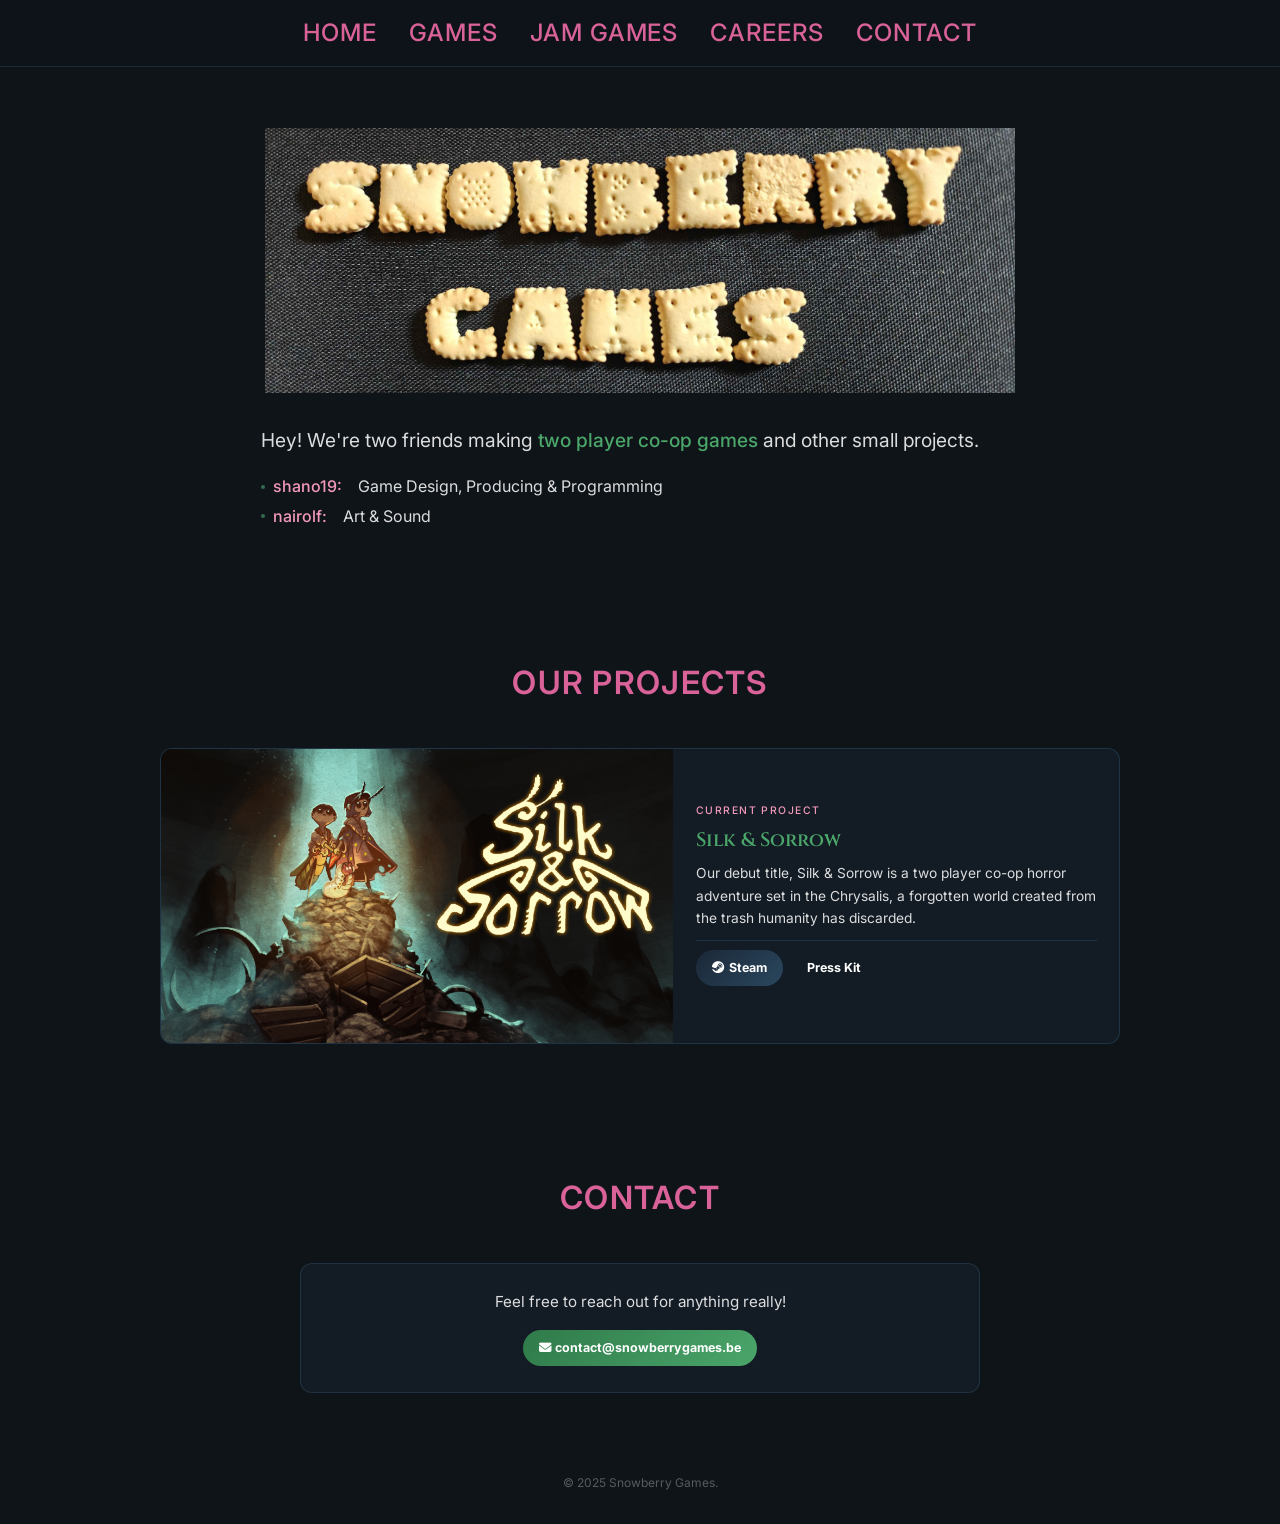
==== commit c60a6a73: "Update index.html" ====
--- a/index.html
+++ b/index.html
@@ -372,7 +372,7 @@
   </div>
 </section>
 
-<!-- JAM GAMES -->
+<!-- JAM GAMES
 <section class="section" id="jams">
   <div class="container">
     <div class="section-header">
@@ -383,7 +383,6 @@
   </div>
 </section>
 
-<!-- CAREERS -->
 <section class="section" id="careers">
   <div class="container">
     <div class="section-header">
@@ -395,6 +394,7 @@
     </div>
   </div>
 </section>
+-->
 
 <!-- CONTACT -->
 <section class="section" id="contact">
